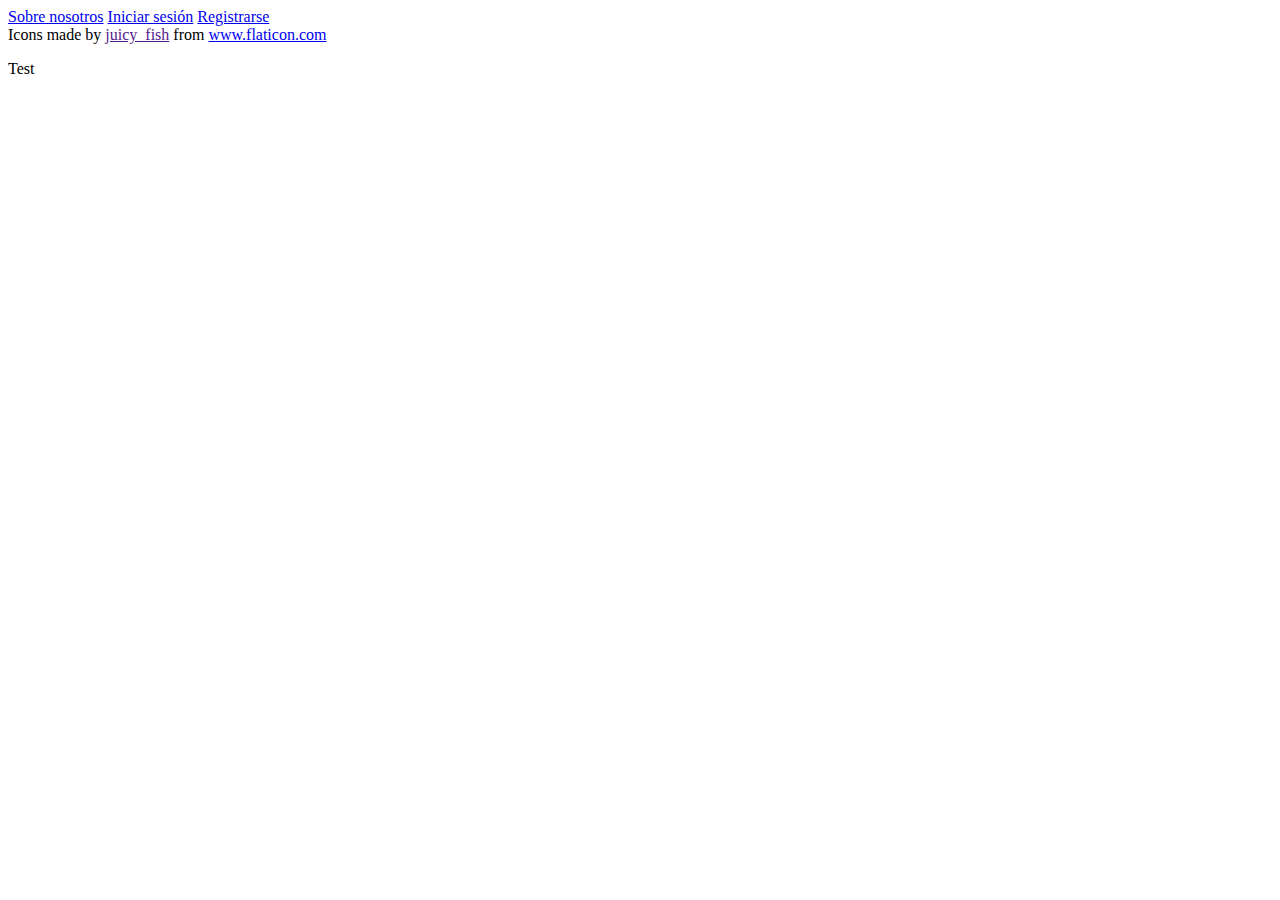
==== app/index.html @ 18007ae8 "PHP mostrar, añadir y conexion" ====
<!DOCTYPE html>
<html lang="es">
<head>
    <meta charset="UTF-8">
    <meta http-equiv="X-UA-Compatible" content="IE=edge">
    <meta name="viewport" content="width=device-width, initial-scale=1.0">
    <title>EnlazadIN</title>
    <link rel="shortcut icon" href="img/briefcase.png" type="image/x-icon">
    <link rel="stylesheet" href="css/estilos.css">
</head>
<body>
    <head>
        <a href="db_con.php">Sobre nosotros</a>
         <a href="#">Iniciar sesión</a>
         <a href="registro.html">Registrarse</a>
         <div>Icons made by <a href="" title="juicy_fish">juicy_fish</a> from <a href="https://www.flaticon.com/" title="Flaticon">www.flaticon.com</a></div>
         <p>Test</p>
    </head>
</body>
</html>
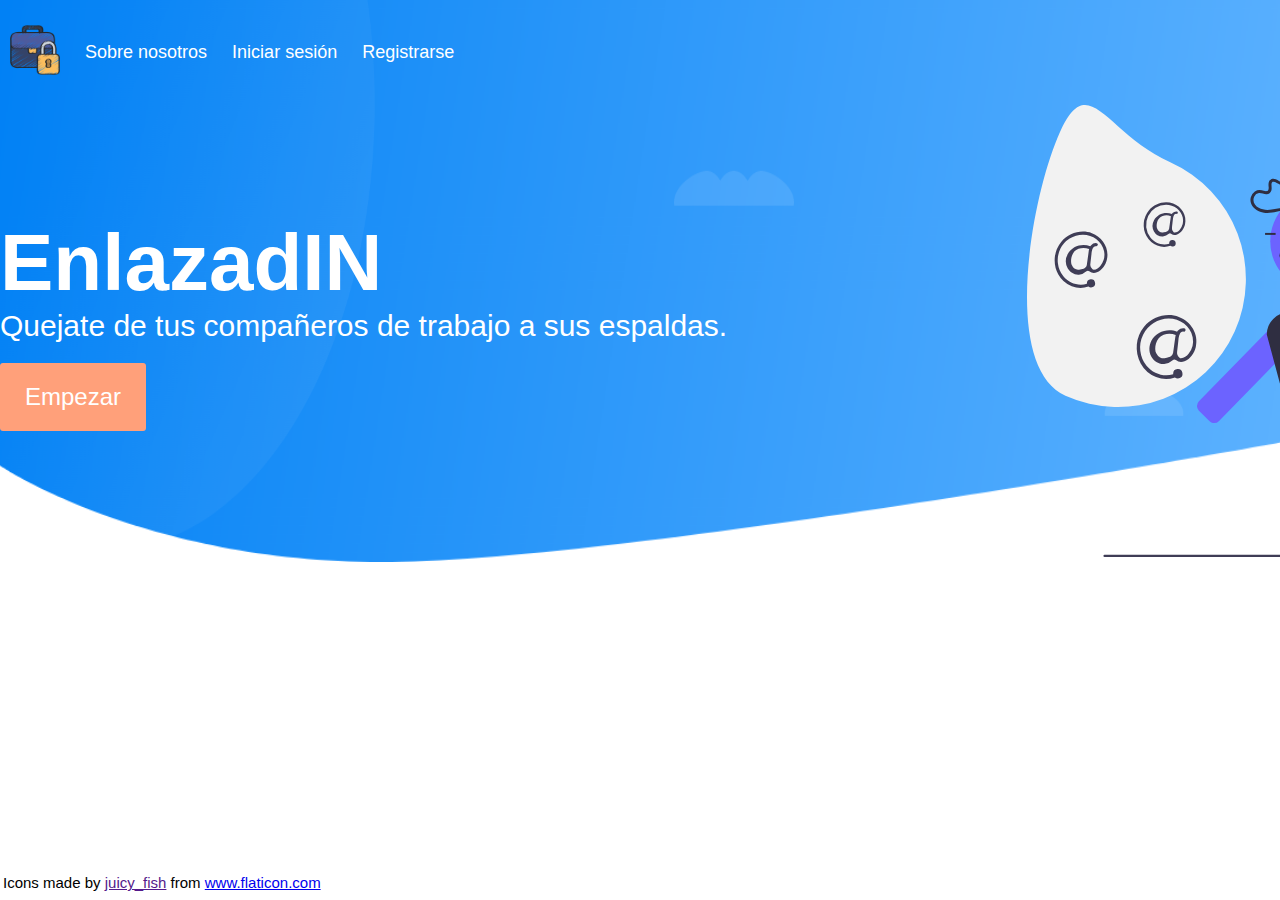
==== commit f9835da7: "Cambiado el diseño de la pagina. Añadido main css." ====
--- a/app/index.html
+++ b/app/index.html
@@ -6,15 +6,42 @@
     <meta name="viewport" content="width=device-width, initial-scale=1.0">
     <title>EnlazadIN</title>
     <link rel="shortcut icon" href="img/briefcase.png" type="image/x-icon">
-    <link rel="stylesheet" href="css/estilos.css">
+    <link rel="stylesheet" href="css/main.css">
 </head>
 <body>
-    <head>
-        <a href="db_con.php">Sobre nosotros</a>
-         <a href="#">Iniciar sesión</a>
-         <a href="registro.html">Registrarse</a>
-         <div>Icons made by <a href="" title="juicy_fish">juicy_fish</a> from <a href="https://www.flaticon.com/" title="Flaticon">www.flaticon.com</a></div>
-         <p>Test</p>
-    </head>
+    <div id="main_container">
+        <header>
+            <div id="menu">
+                <ul>
+                    <li id="logo">
+                        <a href="#">
+                            <img src="img/briefcase.png" width="50">
+                        </a>
+                    </li>
+                    <li><a href="db_con.php">Sobre nosotros</a></li>
+                    <li><a href="#">Iniciar sesión</a></li>
+                    <li><a href="registro.html">Registrarse</a></li>
+                </ul>
+            </div>
+        <main>
+            <div class="text">
+                <h1>EnlazadIN</h1>
+                <p>
+                    Quejate de tus compañeros de trabajo a sus espaldas.
+                </p>
+                <p>
+                    <button>Empezar</button>
+                </p>
+            </div>
+
+            <div class="image">
+                <img src="img/undraw_Email_capture_re_b5ys.svg">
+            </div>
+        </main>
+        </header>
+        <footer>
+            Icons made by <a href="" title="juicy_fish">juicy_fish</a> from <a href="https://www.flaticon.com/" title="Flaticon">www.flaticon.com</a>
+        </footer>
+    </div>
 </body>
 </html>--- a/app/css/main.css
+++ b/app/css/main.css
@@ -0,0 +1,76 @@
+*{
+    padding: 0;
+    margin: 0;
+}
+body{
+    font-family: 'Lucida Sans', 'Lucida Sans Regular', 'Lucida Grande', 'Lucida Sans Unicode', Geneva, Verdana, sans-serif;
+    background-color: white;
+    font-size: large;
+}
+header{
+    background-image: url(../img/bradcam.png);
+    background-repeat: no-repeat;
+    background-size: 100% 100%;
+    color: white;
+}
+#menu{
+    padding: 25px 0;
+}
+header #menu ul{
+    margin: 0;
+    padding: 0;
+}
+header #menu ul li{
+    display: inline-block;
+    padding: 0 10px;
+    vertical-align: middle;
+}
+header #menu ul li a{
+    color: white;
+    text-decoration: none;
+}
+
+header #menu ul li a:hover{
+    color:thistle;
+    text-decoration: underline;
+}
+
+main{
+    margin: 0 auto;
+    width: 1600px;
+}
+
+main div{
+    display: inline-block;
+    vertical-align: middle;
+}
+main .text h1{   
+    font-size: 80px;
+}
+main .text p{
+    font-size: 30px;
+}
+button{
+    background-color:lightsalmon;
+    border: 0;
+    border-radius: 3px;
+    color: white;
+    cursor: pointer;
+    font-size: 24px;
+    padding: 20px 25px;
+    margin: 20px 0;
+}
+button:hover{
+    background-color:thistle;
+}
+main .image{
+    text-align: right;
+    width: 800px;
+}
+footer{
+    margin: 3px 3px;
+    position: absolute;
+    bottom: 6px;
+    width: 100%;
+    font-size: smaller;
+}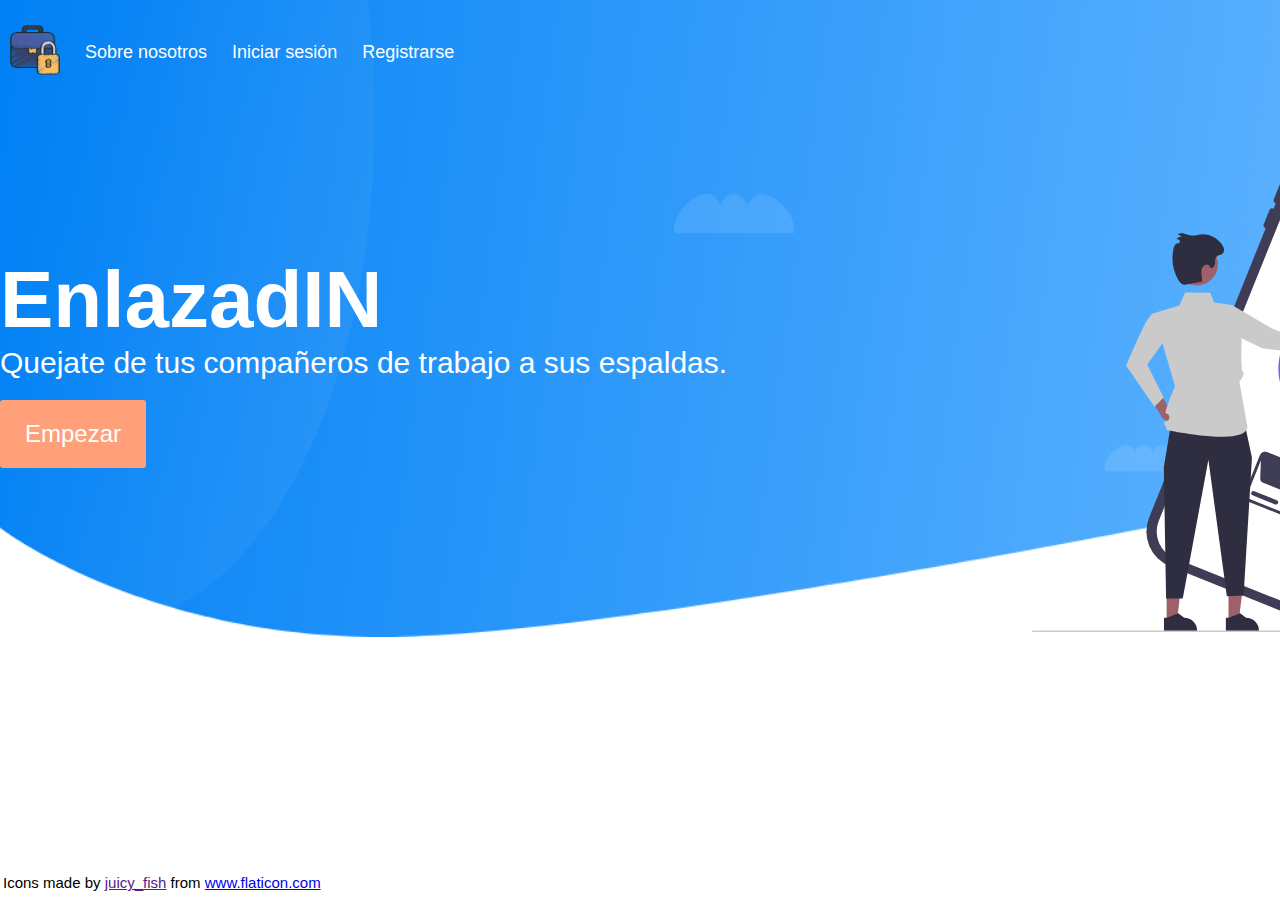
==== commit ee890e42: "Cambio de imagen de portada" ====
--- a/app/index.html
+++ b/app/index.html
@@ -35,7 +35,7 @@
             </div>
 
             <div class="image">
-                <img src="img/undraw_Email_capture_re_b5ys.svg">
+                <img src="img/undraw_Emails_re_cqen.svg" width="500">
             </div>
         </main>
         </header>
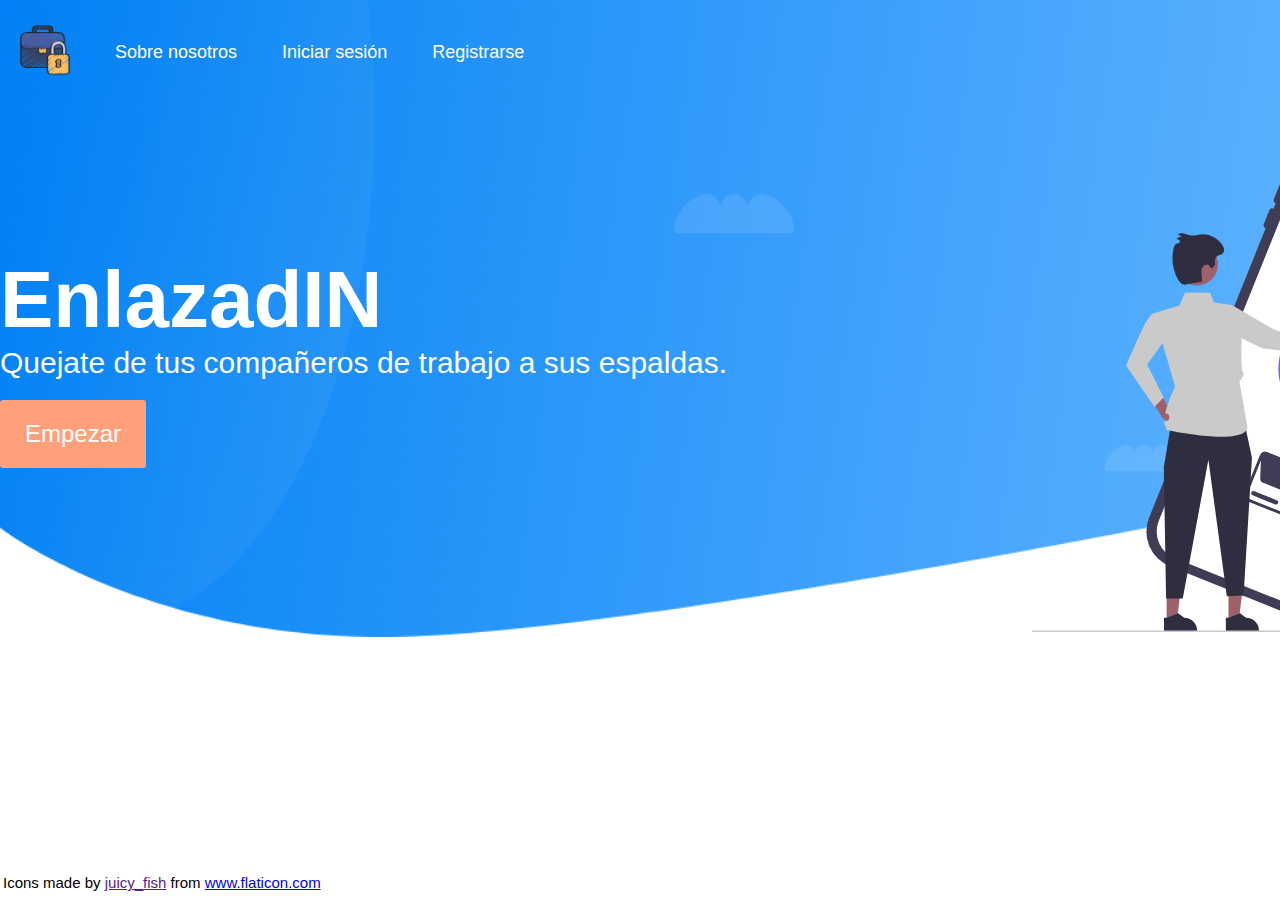
==== commit 4448c444: "Añadido login" ====
--- a/app/index.html
+++ b/app/index.html
@@ -14,12 +14,10 @@
             <div id="menu">
                 <ul>
                     <li id="logo">
-                        <a href="#">
-                            <img src="img/briefcase.png" width="50">
-                        </a>
+                        <img src="img/briefcase.png" width="50">
                     </li>
                     <li><a href="db_con.php">Sobre nosotros</a></li>
-                    <li><a href="#">Iniciar sesión</a></li>
+                    <li><a href="login.html">Iniciar sesión</a></li>
                     <li><a href="registro.html">Registrarse</a></li>
                 </ul>
             </div>
@@ -30,7 +28,9 @@
                     Quejate de tus compañeros de trabajo a sus espaldas.
                 </p>
                 <p>
-                    <button>Empezar</button>
+                    <form action="login.html">
+                        <button onclick="login.html">Empezar</button>
+                    </form>
                 </p>
             </div>
 
--- a/app/css/main.css
+++ b/app/css/main.css
@@ -22,7 +22,7 @@
 }
 header #menu ul li{
     display: inline-block;
-    padding: 0 10px;
+    padding: 0 20px;
     vertical-align: middle;
 }
 header #menu ul li a{
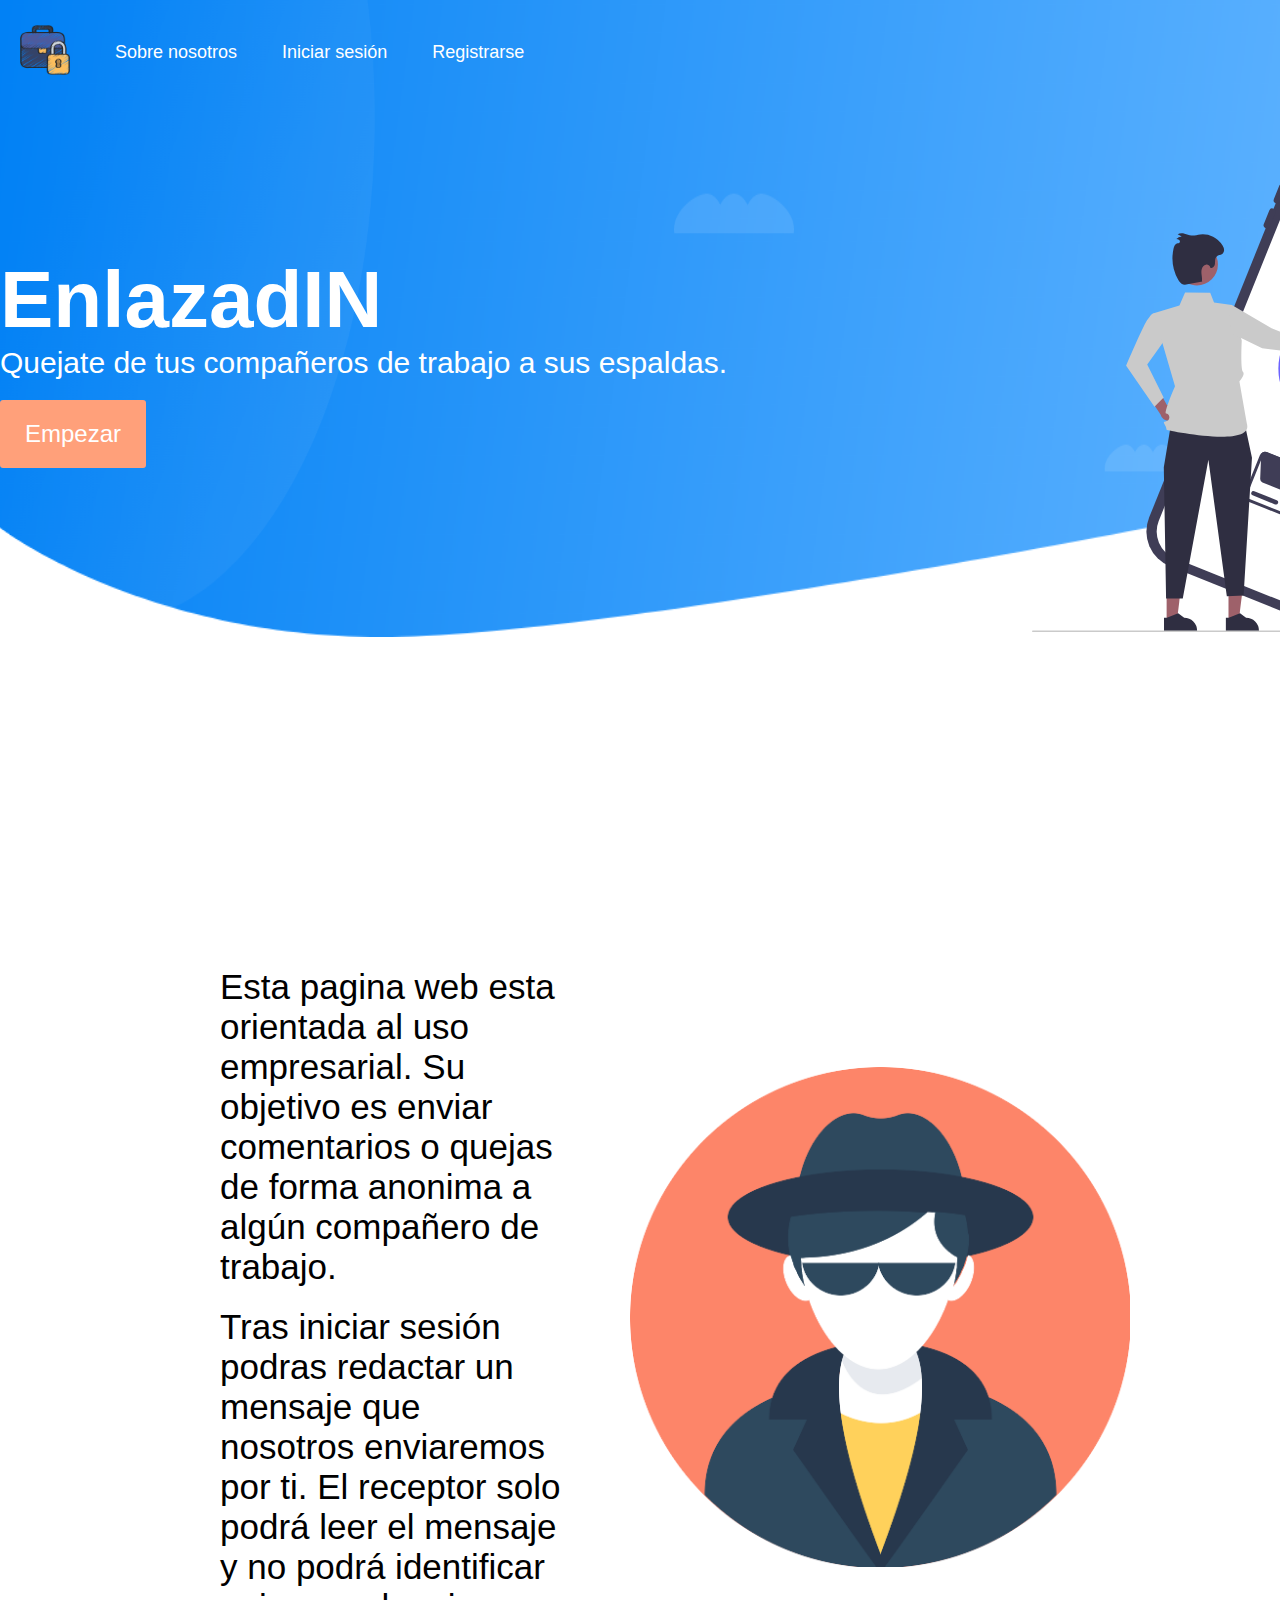
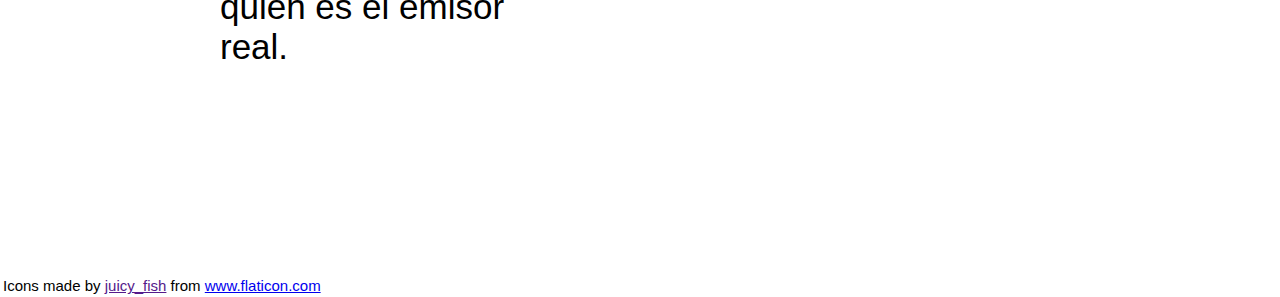
==== commit cba510b3: "Añadido el sobre nosostros" ====
--- a/app/index.html
+++ b/app/index.html
@@ -16,7 +16,7 @@
                     <li id="logo">
                         <img src="img/briefcase.png" width="50">
                     </li>
-                    <li><a href="db_con.php">Sobre nosotros</a></li>
+                    <li><a href="#sobre-nosotros">Sobre nosotros</a></li>
                     <li><a href="login.html">Iniciar sesión</a></li>
                     <li><a href="registro.html">Registrarse</a></li>
                 </ul>
@@ -39,9 +39,20 @@
             </div>
         </main>
         </header>
+        <div id="sobre-nosotros">
+            <div id="texto">
+                <p>
+                    Esta pagina web esta orientada al uso empresarial. Su objetivo es enviar comentarios o quejas de forma anonima a algún compañero de trabajo. 
+                </p>
+                <p>
+                    Tras iniciar sesión podras redactar un mensaje que nosotros enviaremos por ti. El receptor solo podrá leer el mensaje y no podrá identificar quien es el emisor real. 
+                </p>
+            </div>
+            <img src="img/spy.png">
+        </div>
         <footer>
             Icons made by <a href="" title="juicy_fish">juicy_fish</a> from <a href="https://www.flaticon.com/" title="Flaticon">www.flaticon.com</a>
         </footer>
     </div>
 </body>
-</html>+</html>
--- a/app/css/main.css
+++ b/app/css/main.css
@@ -3,7 +3,7 @@
     margin: 0;
 }
 body{
-    font-family: 'Lucida Sans', 'Lucida Sans Regular', 'Lucida Grande', 'Lucida Sans Unicode', Geneva, Verdana, sans-serif;
+    font-family: 'Trebuchet MS', 'Lucida Sans Unicode', 'Lucida Grande', 'Lucida Sans', Arial, sans-serif;
     background-color: white;
     font-size: large;
 }
@@ -67,9 +67,28 @@
     text-align: right;
     width: 800px;
 }
+#sobre-nosotros{
+    
+    margin-top: 320px;
+    margin-left: 60px;
+    font-size: 35px;
+    display: flex;
+    align-items: center;
+}
+#sobre-nosotros p{
+    width: 60%;
+    padding: 10px;
+    margin-left: 150px;
+}
+#sobre-nosotros img{
+    width: 500px;
+    display: flex;
+    align-items: center;
+    margin-right: 150px;
+}
 footer{
     margin: 3px 3px;
-    position: absolute;
+    margin-top: 200px;
     bottom: 6px;
     width: 100%;
     font-size: smaller;
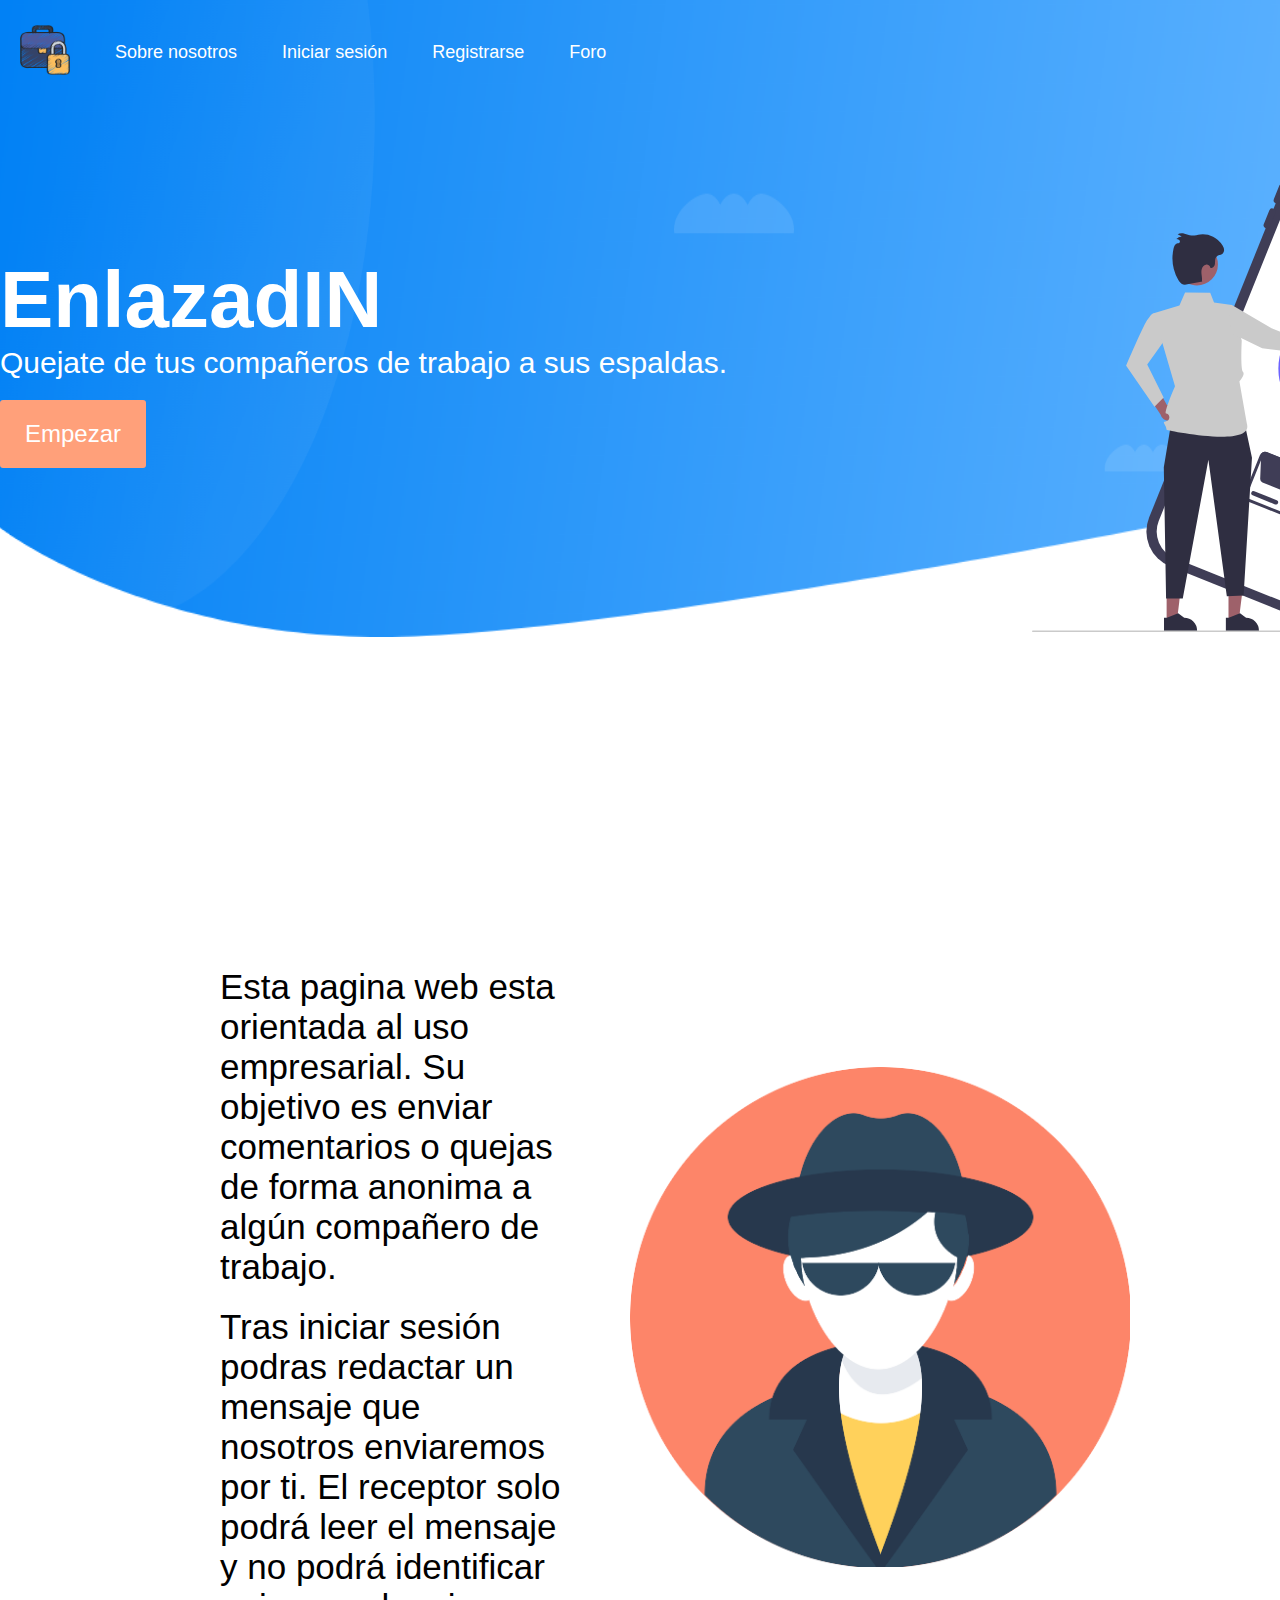
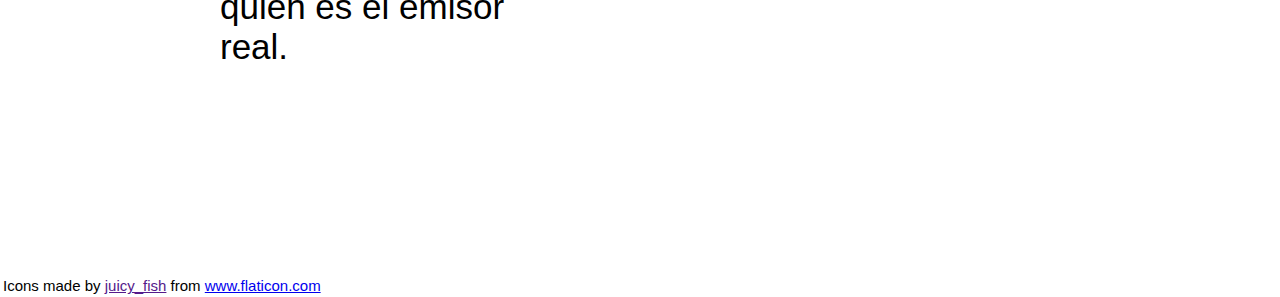
==== commit 8fe48973: "Foro" ====
--- a/app/index.html
+++ b/app/index.html
@@ -4,42 +4,43 @@
     <meta charset="UTF-8">
     <meta http-equiv="X-UA-Compatible" content="IE=edge">
     <meta name="viewport" content="width=device-width, initial-scale=1.0">
-    <title>EnlazadIN</title>
-    <link rel="shortcut icon" href="img/briefcase.png" type="image/x-icon">
-    <link rel="stylesheet" href="css/main.css">
+    <title>EnlazadIN</title> <!-- Título que se muestra en la pestaña del navegador. -->
+    <link rel="shortcut icon" href="img/briefcase.png" type="image/x-icon"> <!-- Selecciona el ícono que aparece en la pestaña del navegador. -->
+    <link rel="stylesheet" href="css/main.css"> <!-- Referencia al fichero css que da estilo a la página. -->
 </head>
 <body>
-    <div id="main_container">
-        <header>
-            <div id="menu">
-                <ul>
-                    <li id="logo">
-                        <img src="img/briefcase.png" width="50">
+    <div id="main_container"> <!-- División para cambiar su estilo en css. -->
+        <header> <!-- Parte superior de la página. -->
+            <div id="menu"> <!-- División para cambiar su estilo en css. -->
+                <ul> <!-- Etiqueta que crea una lista -->
+                    <li id="logo"> 
+                        <img src="img/briefcase.png" width="50"> <!-- Logo de  la página. -->
                     </li>
                     <li><a href="#sobre-nosotros">Sobre nosotros</a></li>
                     <li><a href="login.html">Iniciar sesión</a></li>
-                    <li><a href="registro.html">Registrarse</a></li>
+                    <li><a href="registro.html">Registrarse</a></li> <!-- Links a distintas opciones de la página. -->
+                    <li><a href="foro.php">Foro</a></li> <!-- Mensajes subidos al sistema  -->
                 </ul>
             </div>
-        <main>
+        <main> <!-- Parte central de la página. -->
             <div class="text">
                 <h1>EnlazadIN</h1>
                 <p>
                     Quejate de tus compañeros de trabajo a sus espaldas.
                 </p>
                 <p>
-                    <form action="login.html">
-                        <button onclick="login.html">Empezar</button>
+                    <form action="registro.html"> 
+                        <button onclick="login.html">Empezar</button> <!-- Botón que te lleva al login. -->
                     </form>
                 </p>
             </div>
 
             <div class="image">
-                <img src="img/undraw_Emails_re_cqen.svg" width="500">
+                <img src="img/undraw_Emails_re_cqen.svg" width="500"> <!-- Imagen que se muestra en la mitad derecha de la página -->
             </div>
         </main>
         </header>
-        <div id="sobre-nosotros">
+        <div id="sobre-nosotros"> <!-- Parte con un poco de información de que hace la web. Se puede acceder a ella también clicando en el link de sobre nosotros -->
             <div id="texto">
                 <p>
                     Esta pagina web esta orientada al uso empresarial. Su objetivo es enviar comentarios o quejas de forma anonima a algún compañero de trabajo. 
@@ -50,7 +51,7 @@
             </div>
             <img src="img/spy.png">
         </div>
-        <footer>
+        <footer> <!-- Pie de página dando credito al creador del logo. -->
             Icons made by <a href="" title="juicy_fish">juicy_fish</a> from <a href="https://www.flaticon.com/" title="Flaticon">www.flaticon.com</a>
         </footer>
     </div>
